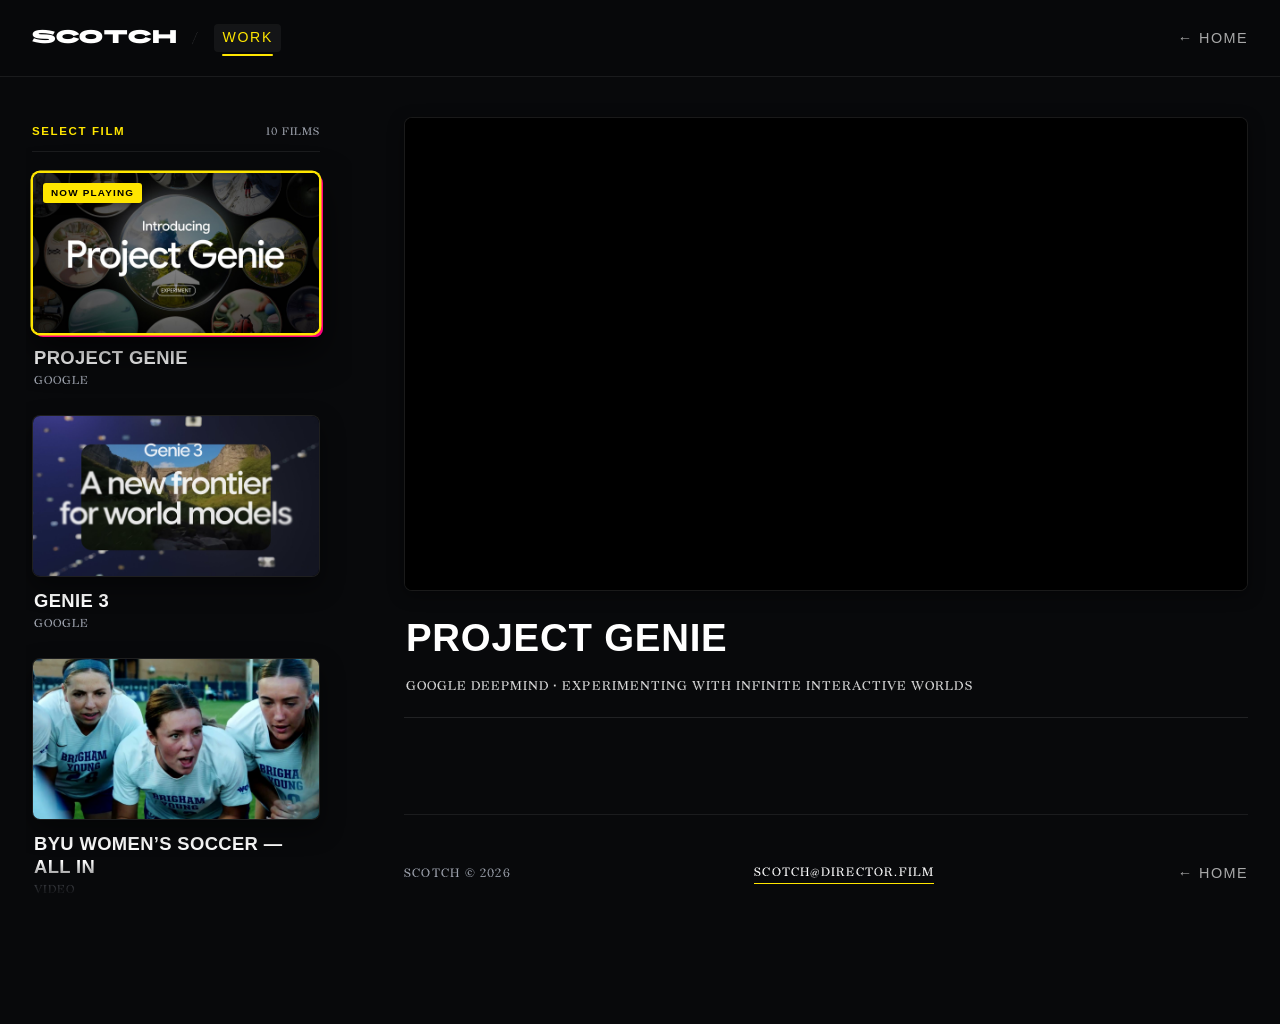
==== work.html @ 188a24a0 "Initial site: homepage layers + work page" ====
<!DOCTYPE html>
<html lang="en">
<head>
  <meta charset="UTF-8">
  <meta name="viewport" content="width=device-width, initial-scale=1.0">
  <meta name="description" content="SCOTCH — Selected Directing & Cinematography. Commercial & Narrative.">
  <title>SCOTCH — Work</title>

  <!-- Typography: Google Fonts (IM Fell DW Pica SC & Jersey 25) -->
  <link rel="preconnect" href="https://fonts.googleapis.com">
  <link rel="preconnect" href="https://fonts.gstatic.com" crossorigin>
  <link href="https://fonts.googleapis.com/css2?family=IM+Fell+DW+Pica+SC&family=Jersey+25&display=swap" rel="stylesheet">

  <!-- Core Stylesheets -->
  <link rel="stylesheet" href="css/base.css?v=1793655210">
  <link rel="stylesheet" href="css/work.css?v=1793653853">
</head>
<body class="work-page">

  <!-- =========================================================================
       MINIMAL HEADER
       ========================================================================= -->
  <header class="work-header">
    <div class="work-header-inner">
      <div class="work-header-left">
        <a href="index.html" class="work-header-logo">SCOTCH</a>
        <span class="work-header-divider">/</span>
        <nav class="work-header-tabs" aria-label="Portfolio sections">
          <a href="work.html" class="work-nav-link is-active" aria-current="page">WORK</a>
          <a href="photography.html" class="work-nav-link" hidden>PHOTOGRAPHY</a>
          <a href="experiments.html" class="work-nav-link" hidden>EXPERIMENTS</a>
        </nav>
      </div>

      <div class="work-header-right">
        <a href="index.html" class="work-back-link">&larr; Home</a>
      </div>
    </div>
  </header>

  <!-- =========================================================================
       MAIN EDITORIAL LAYOUT (Left Sidebar + Program Monitor & Story)
       ========================================================================= -->
  <main class="work-editorial-layout">

    <!-- LEFT SIDEBAR: Film Thumbnails -->
    <aside class="work-sidebar" aria-label="Select Film">
      <div class="sidebar-header">
        <span class="sidebar-title">Select Film</span>
        <span class="sidebar-count">10 Films</span>
      </div>

      <nav class="sidebar-nav" aria-label="Film Selection">
        <button 
          type="button" 
          class="thumb-item is-active" 
          data-film-key="project-genie"
          data-video-src="" 
          data-youtube-id="YxkGdX4WIBE"
          data-poster="assets/media/project-genie-poster.jpg"
          data-title="Project Genie"
          data-subtitle="Google DeepMind • Experimenting with infinite interactive worlds"
        >
          <div class="thumb-window">
            <img src="assets/media/project-genie-poster.jpg" alt="Project Genie" loading="eager">
            <span class="thumb-badge">Now Playing</span>
          </div>
          <div class="thumb-text">
            <h2 class="thumb-title">Project Genie</h2>
            <span class="thumb-category">Google</span>
          </div>
        </button>

        <button 
          type="button" 
          class="thumb-item" 
          data-film-key="genie-3"
          data-video-src="" 
          data-youtube-id="PDKhUknuQDg"
          data-poster="assets/media/genie-3-poster.jpg"
          data-title="Genie 3"
          data-subtitle="Google DeepMind • Creating dynamic worlds that you can navigate in real-time"
        >
          <div class="thumb-window">
            <img src="assets/media/genie-3-poster.jpg" alt="Genie 3" loading="lazy">
            <span class="thumb-badge">Now Playing</span>
          </div>
          <div class="thumb-text">
            <h2 class="thumb-title">Genie 3</h2>
            <span class="thumb-category">Google</span>
          </div>
        </button>

        <button 
          type="button" 
          class="thumb-item" 
          data-film-key="byu-soccer"
          data-video-src="" 
          data-youtube-id="L_AOF2yxgm8"
          data-poster="assets/media/byu-soccer-poster.jpg"
          data-title="BYU Women&rsquo;s Soccer &mdash; All In"
          data-subtitle="Video • Directed by Scotch"
        >
          <div class="thumb-window">
            <img src="assets/media/byu-soccer-poster.jpg" alt="BYU Women’s Soccer — All In" loading="lazy">
            <span class="thumb-badge">Now Playing</span>
          </div>
          <div class="thumb-text">
            <h2 class="thumb-title">BYU Women’s Soccer — All In</h2>
            <span class="thumb-category">Video</span>
          </div>
        </button>

        <button 
          type="button" 
          class="thumb-item" 
          data-film-key="loophole"
          data-video-src="" 
          data-youtube-id="x5PmH8hbUHI"
          data-poster="assets/media/loophole-poster.jpg"
          data-title="Loophole"
          data-subtitle="Event Recap • Directed by Scotch"
        >
          <div class="thumb-window">
            <img src="assets/media/loophole-poster.jpg" alt="Loophole" loading="lazy">
            <span class="thumb-badge">Now Playing</span>
          </div>
          <div class="thumb-text">
            <h2 class="thumb-title">Loophole</h2>
            <span class="thumb-category">Event Recap</span>
          </div>
        </button>

        <button 
          type="button" 
          class="thumb-item" 
          data-film-key="dickies"
          data-video-src="" 
          data-youtube-id="dGp4-USkDEE,Lg4U0ETv67o,WdW2qYkhXPw"
          data-poster="assets/media/dickies-poster.jpg"
          data-title="Dickies &mdash; Anywear"
          data-subtitle="Spec Campaign • 3 Spots • Directed by Scotch"
        >
          <div class="thumb-window">
            <img src="assets/media/dickies-poster.jpg" alt="Dickies — Anywear" loading="lazy">
            <span class="thumb-badge">Now Playing</span>
          </div>
          <div class="thumb-text">
            <h2 class="thumb-title">Dickies — Anywear</h2>
            <span class="thumb-category">Spec Campaign</span>
          </div>
        </button>

        <button 
          type="button" 
          class="thumb-item" 
          data-film-key="ibis"
          data-video-src="" 
          data-youtube-id="7VG5lqfpIls"
          data-poster="assets/media/ibis-poster.jpg"
          data-title="Ibis &mdash; Strength in Motion"
          data-subtitle="Spec Ad • Directed by Scotch"
        >
          <div class="thumb-window">
            <img src="assets/media/ibis-poster.jpg" alt="Ibis — Strength in Motion" loading="lazy">
            <span class="thumb-badge">Now Playing</span>
          </div>
          <div class="thumb-text">
            <h2 class="thumb-title">Ibis — Strength in Motion</h2>
            <span class="thumb-category">Spec Ad</span>
          </div>
        </button>

        <button 
          type="button" 
          class="thumb-item" 
          data-film-key="tillamook"
          data-video-src="assets/media/tillamook.mp4" 
          data-poster="assets/media/tillamook-poster.jpg"
          data-title="Tillamook &mdash; All In"
          data-subtitle="Spec Ad • Directed by Scotch"
        >
          <div class="thumb-window">
            <img src="assets/media/tillamook-poster.jpg" alt="Tillamook — All In" loading="lazy">
            <span class="thumb-badge">Now Playing</span>
          </div>
          <div class="thumb-text">
            <h2 class="thumb-title">Tillamook — All In</h2>
            <span class="thumb-category">Spec Ad</span>
          </div>
        </button>

        <button 
          type="button" 
          class="thumb-item" 
          data-film-key="harrys"
          data-video-src="" 
          data-youtube-id="ra0lvRtk0DM"
          data-poster="assets/media/harrys-poster.jpg"
          data-title="Harry&rsquo;s"
          data-subtitle="Spec Ad • Directed by Scotch"
        >
          <div class="thumb-window">
            <img src="assets/media/harrys-poster.jpg" alt="Harry’s" loading="lazy">
            <span class="thumb-badge">Now Playing</span>
          </div>
          <div class="thumb-text">
            <h2 class="thumb-title">Harry’s</h2>
            <span class="thumb-category">Spec Ad</span>
          </div>
        </button>

        <button 
          type="button" 
          class="thumb-item" 
          data-film-key="pentax"
          data-video-src="assets/media/pentax.mp4" 
          data-poster="assets/media/pentax-poster.jpg"
          data-title="Pentax &mdash; Precision &amp; Soul"
          data-subtitle="Spec Ad • Directed & Photographed by Scotch"
        >
          <div class="thumb-window">
            <img src="assets/media/pentax-poster.jpg" alt="Pentax — Precision & Soul" loading="lazy">
            <span class="thumb-badge">Now Playing</span>
          </div>
          <div class="thumb-text">
            <h2 class="thumb-title">Pentax — Precision & Soul</h2>
            <span class="thumb-category">Spec Ad</span>
          </div>
        </button>

        <button 
          type="button" 
          class="thumb-item" 
          data-film-key="north-face"
          data-video-src="assets/media/north-face.mp4" 
          data-poster="assets/media/north-face-poster.jpg"
          data-title="The North Face &mdash; Mothers"
          data-subtitle="Spec Ad • Directed & Photographed by Scotch"
        >
          <div class="thumb-window">
            <img src="assets/media/north-face-poster.jpg" alt="The North Face — Mothers" loading="lazy">
            <span class="thumb-badge">Now Playing</span>
          </div>
          <div class="thumb-text">
            <h2 class="thumb-title">The North Face — Mothers</h2>
            <span class="thumb-category">Spec Ad</span>
          </div>
        </button>
      </nav>
    </aside>

    <!-- RIGHT MAIN: Program Monitor + Editorial Write-up & BTS Pictures -->
    <article class="editorial-main">

      <!-- Program Monitor Player -->
      <section class="player-container" aria-label="Film Player">
        <div class="player-screen is-paused" id="player-screen">
          <video 
            id="work-video" 
            controls 
            playsinline 
            preload="none" 
            poster="assets/media/north-face-poster.jpg"
            src="assets/media/north-face.mp4"
          >
          </video>

          <!-- YouTube embed (used when a film has data-youtube-id) -->
          <iframe
            class="player-youtube"
            id="work-youtube"
            title="Film Player"
            allow="accelerometer; autoplay; clipboard-write; encrypted-media; gyroscope; picture-in-picture; web-share"
            referrerpolicy="strict-origin-when-cross-origin"
            allowfullscreen
          ></iframe>

          <!-- Interactive Video Title Pause Pop-up -->
          <div class="video-pause-overlay" id="video-pause-overlay" role="button" aria-label="Resume Video" tabindex="0">
            <div class="pause-overlay-backdrop"></div>
            <div class="pause-overlay-content">
              <h2 class="pause-video-title" id="pause-video-title">The North Face &mdash; Mothers</h2>
            </div>
          </div>
        </div>

        <!-- Spot switcher (shown only for multi-video campaigns) -->
        <div class="player-spots" id="player-spots" role="tablist" aria-label="Campaign spots" hidden></div>

        <div class="player-meta">
          <h1 class="player-title" id="player-title">The North Face &mdash; Mothers</h1>
          <p class="player-subtitle" id="player-subtitle">Commercial &bull; Directed &amp; Photographed by Scotch</p>
        </div>
      </section>

      <!-- Project Editorial Write-Up (NYT / Blog Style with Text Wrapped Around Images) -->
      <article class="nyt-article" id="editorial-article" aria-label="Project Production Story">

        <!-- Prose with Floated Images (Text wraps fluidly) -->
        <div class="nyt-prose" id="article-prose"><!-- filled by js/work.js -->
        </div>

      </article>

      <!-- Minimal Footer -->
      <footer class="work-simple-footer">
        <span>SCOTCH &copy; 2026</span>
        <a href="mailto:scotch@director.film" class="work-simple-email">scotch@director.film</a>
        <a href="index.html" class="work-back-link">&larr; Home</a>
      </footer>

    </article>

  </main>

  <!-- Lightbox Modal for BTS Photography -->
  <div id="bts-lightbox" class="bts-lightbox" aria-hidden="true" role="dialog" aria-label="Image Preview">
    <div class="bts-lightbox-backdrop"></div>
    <div class="bts-lightbox-dialog">
      <button type="button" class="bts-lightbox-close" id="bts-lightbox-close" aria-label="Close Preview">&times;</button>
      <img id="bts-lightbox-img" src="" alt="BTS Full Preview">
      <p id="bts-lightbox-caption" class="bts-lightbox-caption"></p>
    </div>
  </div>

  <script src="js/work.js?v=1793653677"></script>
</body>
</html>
---- css/base.css ----
/* ==========================================================================
   STRATA — Base Design System & Core Tokens
   ========================================================================== */

@font-face {
  font-family: 'BBH Bartle';
  src: url('../assets/fonts/BBHBartle-Regular.ttf') format('truetype');
  font-weight: 400;
  font-style: normal;
  font-display: swap;
}

/* Titles: Helvetica from the visitor's device (no font files shipped — Helvetica is a
   commercial font). Apple devices have Helvetica / Helvetica Neue; Windows/Android fall back to Arial. */

/* Body copy: Redaction 35 (OFL) */
@font-face {
  font-family: 'Redaction 35';
  src: url('../assets/fonts/Redaction35/Redaction35-Regular.ttf') format('truetype');
  font-weight: 400;
  font-style: normal;
  font-display: swap;
}

@font-face {
  font-family: 'Redaction 35';
  src: url('../assets/fonts/Redaction35/Redaction35-Italic.ttf') format('truetype');
  font-weight: 400;
  font-style: italic;
  font-display: swap;
}

@font-face {
  font-family: 'Redaction 35';
  src: url('../assets/fonts/Redaction35/Redaction35-Bold.ttf') format('truetype');
  font-weight: 700;
  font-style: normal;
  font-display: swap;
}

:root {
  /* Color Palette */
  --bg-deep: #08090b;
  --bg-surface: #101216;
  --bg-surface-glass: rgba(16, 18, 22, 0.65);
  --bg-surface-elevated: rgba(26, 29, 36, 0.75);
  
  --text-primary: #f5f5f7;
  --text-secondary: #9ea3ae;
  --text-tertiary: #656b78;
  /* Overarching Vibrant Chromatic Accent System (Matches Signature Drop Shadows) */
  --accent-vibrant-1: #ffe600; /* Electric Yellow */
  --accent-vibrant-2: #ff007f; /* Neon Rose */
  --text-accent: #ffe600;
  --text-accent-secondary: #ff007f;
  --text-accent-bright: #ffffff;

  --border-subtle: rgba(255, 255, 255, 0.08);
  --border-prominent: rgba(255, 255, 255, 0.16);
  --border-accent: rgba(255, 230, 0, 0.45);

  --scrim-heavy: linear-gradient(180deg, rgba(8, 9, 11, 0.7) 0%, rgba(8, 9, 11, 0.4) 40%, rgba(8, 9, 11, 0.85) 100%);
  --scrim-radial: radial-gradient(circle at 50% 50%, rgba(8, 9, 11, 0.2) 0%, rgba(8, 9, 11, 0.85) 100%);
  --scrim-vignette: radial-gradient(ellipse at center, transparent 30%, rgba(8, 9, 11, 0.75) 100%);

  /* Typography System */
  --font-main: 'Redaction 35', 'Helvetica Neue', Helvetica, Arial, -apple-system, BlinkMacSystemFont, "Segoe UI", Roboto, sans-serif;
  --font-title: 'Helvetica Neue', Helvetica, Arial, sans-serif;
  --font-serif: var(--font-title);
  --font-tech: 'Jersey 25', monospace, sans-serif;
  --font-mono: var(--font-tech);
  --font-sans: var(--font-main);

  /* Typography Size Controls */
  --title-font-min: 1.74rem;
  --title-font-vw: 3.95vw;
  --title-font-size: 3.6rem;
  --base-font-size: 16px;

  /* Spacing Scale */
  --space-2xs: 4px;
  --space-xs: 8px;
  --space-sm: 16px;
  --space-md: 24px;
  --space-lg: 32px;
  --space-xl: 48px;
  --space-2xl: 64px;
  --space-3xl: 96px;
  --space-4xl: 128px;

  /* Animation & Transitions */
  --ease-out-expo: cubic-bezier(0.16, 1, 0.3, 1);
  --ease-in-out-smooth: cubic-bezier(0.65, 0, 0.35, 1);
  --duration-fast: 220ms;
  --duration-medium: 450ms;
  --duration-slow: 850ms;

  /* Layer Z-Indexes */
  --z-bg: 1;
  --z-canvas: 2;
  --z-mid: 5;
  --z-fg: 10;
  --z-hud: 100;
  --z-cursor: 999;
}

/* --------------------------------------------------------------------------
   Overarching Theme: Vibrant Chromatic Spectrum Cycle (16s Continuous Loop)
   Matches the signature electric drop shadows of the typography
   -------------------------------------------------------------------------- */
@keyframes vibrantColorShift {
  0% { color: #ffe600; }
  16.6% { color: #00ff66; }
  33.3% { color: #00f0ff; }
  50% { color: #b4ff00; }
  66.6% { color: #ff00aa; }
  83.3% { color: #00ffcc; }
  100% { color: #ffe600; }
}

@keyframes vibrantBgShift {
  0% { background-color: #ffe600; color: #000000; }
  16.6% { background-color: #00ff66; color: #000000; }
  33.3% { background-color: #00f0ff; color: #000000; }
  50% { background-color: #b4ff00; color: #000000; }
  66.6% { background-color: #ff00aa; color: #ffffff; }
  83.3% { background-color: #00ffcc; color: #000000; }
  100% { background-color: #ffe600; color: #000000; }
}

@keyframes vibrantBorderShift {
  0% { border-color: #ffe600; }
  16.6% { border-color: #00ff66; }
  33.3% { border-color: #00f0ff; }
  50% { border-color: #b4ff00; }
  66.6% { border-color: #ff00aa; }
  83.3% { border-color: #00ffcc; }
  100% { border-color: #ffe600; }
}

@keyframes vibrantBorderLeftShift {
  0% { border-left-color: #ffe600; }
  16.6% { border-left-color: #00ff66; }
  33.3% { border-left-color: #00f0ff; }
  50% { border-left-color: #b4ff00; }
  66.6% { border-left-color: #ff00aa; }
  83.3% { border-left-color: #00ffcc; }
  100% { border-left-color: #ffe600; }
}

@keyframes vibrantActiveGlow {
  0% {
    border-color: #ffe600;
    box-shadow: 0 0 0 1.5px #ffe600, 3px 3px 0 #ff007f, 0 16px 36px rgba(0, 0, 0, 0.7);
  }
  16.6% {
    border-color: #00ff66;
    box-shadow: 0 0 0 1.5px #00ff66, 3px 3px 0 #7928ca, 0 16px 36px rgba(0, 0, 0, 0.7);
  }
  33.3% {
    border-color: #00f0ff;
    box-shadow: 0 0 0 1.5px #00f0ff, 3px 3px 0 #ff5500, 0 16px 36px rgba(0, 0, 0, 0.7);
  }
  50% {
    border-color: #b4ff00;
    box-shadow: 0 0 0 1.5px #b4ff00, 3px 3px 0 #9d00ff, 0 16px 36px rgba(0, 0, 0, 0.7);
  }
  66.6% {
    border-color: #ff00aa;
    box-shadow: 0 0 0 1.5px #ff00aa, 3px 3px 0 #ffaa00, 0 16px 36px rgba(0, 0, 0, 0.7);
  }
  83.3% {
    border-color: #00ffcc;
    box-shadow: 0 0 0 1.5px #00ffcc, 3px 3px 0 #ff2a5f, 0 16px 36px rgba(0, 0, 0, 0.7);
  }
  100% {
    border-color: #ffe600;
    box-shadow: 0 0 0 1.5px #ffe600, 3px 3px 0 #ff007f, 0 16px 36px rgba(0, 0, 0, 0.7);
  }
}

@keyframes vibrantDropCapShift {
  0% {
    color: #ffe600;
    text-shadow: 2px 2px 0 #ff007f;
  }
  16.6% {
    color: #00ff66;
    text-shadow: 2px 2px 0 #7928ca;
  }
  33.3% {
    color: #00f0ff;
    text-shadow: 2px 2px 0 #ff5500;
  }
  50% {
    color: #b4ff00;
    text-shadow: 2px 2px 0 #9d00ff;
  }
  66.6% {
    color: #ff00aa;
    text-shadow: 2px 2px 0 #ffaa00;
  }
  83.3% {
    color: #00ffcc;
    text-shadow: 2px 2px 0 #ff2a5f;
  }
  100% {
    color: #ffe600;
    text-shadow: 2px 2px 0 #ff007f;
  }
}

@keyframes scrollGlow {
  0% { background-position: 0% 50%; }
  100% { background-position: 200% 50%; }
}

/* Anything marked hidden stays hidden, even if a component sets display */
[hidden] {
  display: none !important;
}

/* Base Reset & Box Sizing */
*, *::before, *::after {
  box-sizing: border-box;
  margin: 0;
  padding: 0;
}

html {
  font-size: var(--base-font-size, 16px);
  background-color: var(--bg-deep);
  color: var(--text-primary);
  font-family: var(--font-sans);
  text-rendering: optimizeLegibility;
  -webkit-font-smoothing: antialiased;
  -moz-osx-font-smoothing: grayscale;
  scroll-behavior: smooth;
  overflow-x: clip;
  max-width: 100vw;
}

body {
  width: 100%;
  max-width: 100vw;
  min-height: 100vh;
  background-color: var(--bg-deep);
  color: var(--text-primary);
  line-height: 1.6;
  overflow-x: clip;
  position: relative;
  transition: background-color var(--duration-medium) ease;
}

/* Custom Selection */
::selection {
  background-color: var(--text-accent);
  color: var(--bg-deep);
}

/* Links */
a {
  color: inherit;
  text-decoration: none;
  transition: color var(--duration-fast) ease, opacity var(--duration-fast) ease;
}

/* Button Reset */
button {
  background: none;
  border: none;
  font: inherit;
  color: inherit;
  cursor: pointer;
  outline: none;
}

button:focus-visible, a:focus-visible {
  outline: 2px solid var(--text-accent);
  outline-offset: 4px;
}

/* Media Elements */
img, video {
  display: block;
  max-width: 100%;
  height: auto;
  user-select: none;
}

/* Typography Hierarchy */
h1, h2, h3, h4, h5, h6 {
  font-family: var(--font-title);
  font-weight: 400;
  line-height: 1.1;
  letter-spacing: 0.02em;
  text-transform: uppercase;
}

/* Ensure all elements rendered in IM Fell DW Pica SC are uniform full-height capitals (not sentence case) */
.font-title,
.heading-serif,
.photo-headline,
.experiments-headline,
.pause-video-title,
.player-title,
.thumb-title {
  text-transform: uppercase;
}

.text-editorial {
  font-family: var(--font-serif);
  font-style: italic;
  font-weight: 400;
}

.text-mono {
  font-family: var(--font-mono);
  font-size: 0.75rem;
  letter-spacing: 0.08em;
  text-transform: uppercase;
  color: var(--text-tertiary);
}

.text-accent {
  color: var(--text-accent);
  animation: vibrantColorShift 16s linear infinite;
}

/* Custom Scrollbar */
::-webkit-scrollbar {
  width: 5px;
}
::-webkit-scrollbar-track {
  background: var(--bg-deep);
}
::-webkit-scrollbar-thumb {
  background: rgba(255, 255, 255, 0.15);
  border-radius: 4px;
}
::-webkit-scrollbar-thumb:hover {
  background: var(--text-accent);
}
---- css/work.css ----
/* ==========================================================================
   STRATA — Bespoke Stripped-Down Work Page
   Pure Cinematic Minimalism: Video & Typography
   ========================================================================== */

body.work-page {
  background-color: #08090b;
  color: #f5f5f7;
  font-family: var(--font-main);
  margin: 0;
  padding: 0;
  overflow-x: hidden;
  line-height: 1.4;
  -webkit-font-smoothing: antialiased;
}

/* --------------------------------------------------------------------------
   Minimal Top Header
   -------------------------------------------------------------------------- */
.work-header {
  position: sticky;
  top: 0;
  left: 0;
  width: 100%;
  z-index: 50;
  background: rgba(8, 9, 11, 0.9);
  backdrop-filter: blur(16px);
  -webkit-backdrop-filter: blur(16px);
  border-bottom: 1px solid rgba(255, 255, 255, 0.08);
}

.work-header-inner {
  max-width: 1540px;
  margin: 0 auto;
  padding: 24px 32px;
  display: flex;
  justify-content: space-between;
  align-items: center;
}

.work-header-left {
  display: flex;
  align-items: center;
  gap: 16px;
}

.work-header-logo {
  font-family: 'BBH Bartle', var(--font-title);
  font-size: 1.15rem;
  font-weight: 400;
  letter-spacing: 0.04em;
  color: #ffffff;
  text-decoration: none;
  text-transform: uppercase;
}

.work-header-divider {
  color: rgba(255, 255, 255, 0.2);
  font-size: 0.8rem;
}

.work-header-tabs {
  display: flex;
  align-items: center;
  gap: 12px;
}

.work-nav-link {
  font-family: var(--font-title);
  font-size: 0.88rem;
  letter-spacing: 0.12em;
  color: rgba(255, 255, 255, 0.55);
  text-transform: uppercase;
  font-weight: 400;
  text-decoration: none;
  padding: 4px 8px;
  border-radius: 4px;
  transition: color 0.2s ease, background 0.2s ease;
  position: relative;
}

.work-nav-link:hover {
  color: #ffffff;
}

.work-nav-link.is-active {
  color: var(--text-accent);
  animation: vibrantColorShift 16s linear infinite;
  background: rgba(255, 255, 255, 0.05);
}

.work-nav-link.is-active::after {
  content: '';
  position: absolute;
  bottom: -4px;
  left: 8px;
  right: 8px;
  height: 2px;
  background: var(--text-accent);
  animation: vibrantBgShift 16s linear infinite;
  border-radius: 1px;
}

.work-header-label {
  font-size: 0.72rem;
  letter-spacing: 0.14em;
  color: var(--text-accent);
  text-transform: uppercase;
  font-weight: 600;
  animation: vibrantColorShift 16s linear infinite;
}

.work-header-right {
  display: flex;
  align-items: center;
  gap: 24px;
}

.work-back-link {
  font-family: var(--font-title);
  font-size: 0.9rem;
  letter-spacing: 0.1em;
  color: rgba(255, 255, 255, 0.65);
  text-decoration: none;
  text-transform: uppercase;
  font-weight: 400;
  transition: color 0.2s ease;
}

.work-back-link:hover {
  color: var(--text-accent);
  animation: vibrantColorShift 16s linear infinite;
}

/* --------------------------------------------------------------------------
   Editorial Layout: Left Sidebar + Right Editorial Column
   -------------------------------------------------------------------------- */
.work-editorial-layout {
  max-width: 1540px;
  margin: 0 auto;
  padding: 40px 32px 120px;
  display: grid;
  grid-template-columns: 320px minmax(0, 1fr);
  gap: 52px;
  align-items: start;
}

/* --------------------------------------------------------------------------
   Left Sidebar: Film Selection
   -------------------------------------------------------------------------- */
.work-sidebar {
  position: sticky;
  top: 96px;
  align-self: start;
  display: flex;
  flex-direction: column;
  gap: 20px;
  max-height: calc(100vh - 120px);
  overflow-y: auto;
  overscroll-behavior: contain;
  /* Breathing room: keeps the active ring / offset shadow / hover lift from being clipped,
     and separates the thumbnails from the scrollbar */
  padding: 6px 22px 32px 6px;
  margin-left: -6px;
  scrollbar-gutter: stable;
  scrollbar-width: thin;
  scrollbar-color: transparent transparent;
  transition: scrollbar-color 0.3s ease;
  /* Soft fade at the bottom edge hints that the list scrolls */
  -webkit-mask-image: linear-gradient(to bottom, #000 0, #000 calc(100% - 36px), transparent 100%);
          mask-image: linear-gradient(to bottom, #000 0, #000 calc(100% - 36px), transparent 100%);
}

/* Scrollbar only shows while hovering the sidebar */
.work-sidebar:hover {
  scrollbar-color: rgba(255, 255, 255, 0.22) transparent;
}

.work-sidebar::-webkit-scrollbar {
  width: 6px;
}

.work-sidebar::-webkit-scrollbar-track {
  background: transparent;
  margin: 8px 0 32px;
}

.work-sidebar::-webkit-scrollbar-thumb {
  background: transparent;
  border-radius: 999px;
}

.work-sidebar:hover::-webkit-scrollbar-thumb {
  background: rgba(255, 255, 255, 0.22);
}

.work-sidebar::-webkit-scrollbar-thumb:hover {
  background: rgba(255, 255, 255, 0.4);
}

.sidebar-header {
  display: flex;
  justify-content: space-between;
  align-items: baseline;
  padding-bottom: 12px;
  border-bottom: 1px solid rgba(255, 255, 255, 0.08);
}

.sidebar-title {
  font-family: var(--font-title);
  font-size: 0.72rem;
  font-weight: 600;
  letter-spacing: 0.14em;
  text-transform: uppercase;
  color: var(--text-accent);
  animation: vibrantColorShift 16s linear infinite;
}

.sidebar-count {
  font-size: 0.68rem;
  letter-spacing: 0.08em;
  color: var(--text-secondary);
  text-transform: uppercase;
}

.sidebar-nav {
  display: flex;
  flex-direction: column;
  gap: 26px;
}

/* Individual Film Thumbnail Card */
.thumb-item {
  display: flex;
  flex-direction: column;
  gap: 12px;
  background: transparent;
  border: none;
  padding: 0;
  cursor: pointer;
  text-align: left;
  font-family: var(--font-main);
  color: #ffffff;
  transition: transform 0.25s ease;
  opacity: 1;
}

.thumb-item:hover {
  opacity: 1;
}

.thumb-item.is-active {
  opacity: 1;
}

.thumb-window {
  position: relative;
  width: 100%;
  aspect-ratio: 16 / 9;
  background: #000000;
  border-radius: 8px;
  overflow: hidden;
  border: 1px solid rgba(255, 255, 255, 0.12);
  box-shadow: 0 10px 24px rgba(0, 0, 0, 0.45);
  transition: transform 0.25s var(--ease-out-expo), border-color 0.25s ease, box-shadow 0.25s ease;
}

.thumb-window img {
  width: 100%;
  height: 100%;
  object-fit: cover;
  display: block;
  transition: transform 0.4s ease;
}

.thumb-item:hover .thumb-window {
  transform: translateY(-3px);
  border-color: rgba(255, 255, 255, 0.35);
  box-shadow: 0 14px 32px rgba(0, 0, 0, 0.6);
}

.thumb-item:hover .thumb-window img {
  transform: scale(1.03);
}

.thumb-item.is-active .thumb-window {
  border-color: var(--text-accent);
  box-shadow: 0 0 0 1.5px var(--text-accent), 3px 3px 0 var(--text-accent-secondary), 0 16px 36px rgba(0, 0, 0, 0.7);
  animation: vibrantActiveGlow 16s linear infinite;
}

.thumb-badge {
  font-family: var(--font-title);
  position: absolute;
  top: 10px;
  left: 10px;
  font-size: 0.62rem;
  letter-spacing: 0.12em;
  padding: 3px 8px;
  background: var(--text-accent);
  color: #000000;
  font-weight: 700;
  text-transform: uppercase;
  border-radius: 3px;
  display: none;
  z-index: 2;
  box-shadow: 0 2px 8px rgba(0, 0, 0, 0.4);
  animation: vibrantBgShift 16s linear infinite;
}

.thumb-item.is-active .thumb-badge {
  display: block;
}

.thumb-text {
  display: flex;
  flex-direction: column;
  gap: 4px;
  padding: 0 2px;
}

.thumb-title {
  font-family: var(--font-title);
  font-size: 1.15rem;
  font-weight: 700;
  letter-spacing: 0.02em;
  text-transform: uppercase;
  color: #ffffff;
  margin: 0;
  line-height: 1.25;
}

.thumb-category {
  font-size: 0.72rem;
  letter-spacing: 0.08em;
  text-transform: uppercase;
  color: var(--text-secondary);
}

/* --------------------------------------------------------------------------
   Right Column: Master Program Monitor & Editorial Story
   -------------------------------------------------------------------------- */
.editorial-main {
  display: flex;
  flex-direction: column;
  gap: 48px;
  min-width: 0;
}

/* Master Video Player */
.player-container {
  width: 100%;
  display: flex;
  flex-direction: column;
  gap: 24px;
}

.player-screen {
  position: relative;
  width: 100%;
  aspect-ratio: 16 / 9;
  background: #000000;
  border-radius: 8px;
  overflow: hidden;
  box-shadow: 0 4px 16px rgba(0, 0, 0, 0.4);
  border: 1px solid rgba(255, 255, 255, 0.1);
  cursor: pointer;
}

.player-screen video {
  width: 100%;
  height: 100%;
  object-fit: cover;
  display: block;
  background: #000000;
  cursor: pointer;
}

/* YouTube embed mode: iframe replaces the native video + pause overlay */
.player-youtube {
  position: absolute;
  inset: 0;
  width: 100%;
  height: 100%;
  border: 0;
  display: none;
  background: #000000;
}

.player-screen.is-youtube .player-youtube { display: block; }
.player-screen.is-youtube video,
.player-screen.is-youtube .video-pause-overlay { display: none !important; }

/* Pause Overlay: Instant Title Appearance, Frozen Frame (No Blur, No Darken, No Fade) */
.video-pause-overlay {
  position: absolute;
  top: 0;
  left: 0;
  right: 0;
  bottom: 48px;
  z-index: 25;
  display: none;
  align-items: center;
  justify-content: center;
  background: transparent;
  cursor: pointer;
  pointer-events: none;
  transition: none !important;
  animation: none !important;
}

.player-screen.is-paused .video-pause-overlay,
.video-pause-overlay.is-paused {
  display: flex;
  pointer-events: auto;
}

.pause-overlay-backdrop {
  display: none !important;
  background: transparent !important;
  backdrop-filter: none !important;
  -webkit-backdrop-filter: none !important;
}

.pause-overlay-content {
  position: relative;
  z-index: 2;
  display: flex;
  flex-direction: column;
  align-items: center;
  justify-content: center;
  text-align: center;
  padding: 24px;
  max-width: 85%;
  user-select: none;
  transform: none !important;
  transition: none !important;
  animation: none !important;
}

.pause-video-title {
  font-family: var(--font-title);
  font-size: clamp(1.8rem, 4vw, 3.2rem);
  font-weight: 700;
  letter-spacing: 0.02em;
  line-height: 1.15;
  color: #ffffff;
  margin: 0;
  transform: none !important;
  transition: none !important;
  animation: none !important;
  text-shadow: 
    0 2px 4px rgba(0, 0, 0, 0.95),
    0 4px 16px rgba(0, 0, 0, 0.95),
    0 8px 32px rgba(0, 0, 0, 0.9);
}

/* Campaign spot switcher (multi-video listings) */
.player-spots {
  display: flex;
  gap: 12px;
  margin: 14px 0 18px;
  overflow-x: auto;
  padding: 4px 4px 6px;
  scrollbar-width: thin;
  scrollbar-color: rgba(255, 255, 255, 0.2) transparent;
}

.player-spots[hidden] { display: none; }

.spot-btn {
  flex: 0 0 auto;
  width: 168px;
  display: flex;
  flex-direction: column;
  gap: 7px;
  padding: 0;
  background: transparent;
  border: none;
  cursor: pointer;
  text-align: left;
  color: rgba(255, 255, 255, 0.6);
  font-family: var(--font-title);
  font-size: 0.68rem;
  letter-spacing: 0.12em;
  text-transform: uppercase;
  transition: color 0.2s ease;
}

.spot-thumb {
  width: 100%;
  aspect-ratio: 16 / 9;
  object-fit: cover;
  border-radius: 6px;
  border: 1px solid rgba(255, 255, 255, 0.12);
  background: #000;
  transition: transform 0.2s ease, border-color 0.2s ease, box-shadow 0.2s ease;
}

.spot-btn:hover { color: #fff; }
.spot-btn:hover .spot-thumb { transform: translateY(-2px); border-color: rgba(255, 255, 255, 0.35); }

.spot-btn.is-active { color: var(--text-accent); }
.spot-btn.is-active .spot-thumb {
  border-color: var(--text-accent);
  box-shadow: 0 0 0 1.5px var(--text-accent), 3px 3px 0 var(--text-accent-secondary);
}

@media (max-width: 600px) {
  .spot-btn { width: 132px; }
}

.player-meta {
  position: relative;
  z-index: 10;
  display: flex;
  justify-content: space-between;
  align-items: baseline;
  padding: 0 2px;
  gap: 16px;
  flex-wrap: wrap;
  border-bottom: 1px solid rgba(255, 255, 255, 0.1);
  padding-bottom: 22px;
  background: transparent;
}

.player-title {
  position: relative;
  z-index: 10;
  font-family: var(--font-title);
  font-size: clamp(1.8rem, 3vw, 2.8rem);
  font-weight: 700;
  letter-spacing: 0.02em;
  text-transform: uppercase;
  color: #ffffff;
  margin: 0;
  line-height: 1.2;
  text-shadow: none;
  background: none;
  -webkit-text-fill-color: #ffffff;
}

.player-subtitle {
  font-size: 0.8rem;
  letter-spacing: 0.08em;
  color: rgba(255, 255, 255, 0.85);
  text-transform: uppercase;
  margin: 0;
}

/* --------------------------------------------------------------------------
   NYT / Blog Article Format (Simple Text Wrapped Around Images)
   -------------------------------------------------------------------------- */
.nyt-article {
  width: 100%;
  max-width: 100%;
  margin: 0;
  padding-top: 0;
  transition: opacity 0.25s ease;
}

/* Prose Flow */
.nyt-prose {
  font-size: 1.05rem;
  line-height: 1.85;
  color: rgba(255, 255, 255, 0.82);
  letter-spacing: -0.005em;
}

.nyt-prose p {
  margin: 0 0 24px 0;
}

.nyt-lead {
  font-size: 1.15rem;
  line-height: 1.8;
  color: #ffffff;
}

.nyt-lead::first-letter {
  font-size: 3.2em;
  float: left;
  line-height: 0.8;
  margin-right: 12px;
  margin-top: 6px;
  font-weight: 700;
  color: var(--text-accent);
  animation: vibrantDropCapShift 16s linear infinite;
}

/* Floated Figures with Text Wrap */
.nyt-figure {
  margin: 0;
  display: block;
  cursor: pointer;
  position: relative;
}

.nyt-figure--right {
  float: right;
  width: 48%;
  margin: 8px 0 24px 32px;
  clear: right;
}

.nyt-figure--left {
  float: left;
  width: 48%;
  margin: 8px 32px 24px 0;
  clear: left;
}

.nyt-figure-frame {
  width: 100%;
  aspect-ratio: 16 / 10;
  border-radius: 6px;
  overflow: hidden;
  background: #000000;
  border: 1px solid rgba(255, 255, 255, 0.12);
  box-shadow: 0 10px 28px rgba(0, 0, 0, 0.55);
  transition: transform 0.25s var(--ease-out-expo), border-color 0.25s ease, box-shadow 0.25s ease;
}

.nyt-figure-frame img {
  width: 100%;
  height: 100%;
  object-fit: cover;
  display: block;
  transition: transform 0.4s ease;
}

.nyt-figure:hover .nyt-figure-frame {
  transform: translateY(-3px);
  border-color: rgba(255, 255, 255, 0.35);
  box-shadow: 0 16px 36px rgba(0, 0, 0, 0.7);
}

.nyt-figure:hover .nyt-figure-frame img {
  transform: scale(1.03);
}

.nyt-figure figcaption {
  font-size: 0.72rem;
  line-height: 1.45;
  color: var(--text-secondary);
  margin-top: 8px;
  font-style: italic;
  padding: 0 2px;
}

/* Editorial Subheadings & Blockquotes */
.nyt-subheading {
  font-size: 1.25rem;
  font-weight: 600;
  letter-spacing: -0.015em;
  color: #ffffff;
  margin: 36px 0 16px 0;
  clear: both;
}

.nyt-pullquote {
  margin: 32px 0;
  padding: 20px 24px;
  border-left: 3px solid var(--text-accent);
  background: rgba(255, 255, 255, 0.03);
  border-radius: 0 6px 6px 0;
  font-size: 1.15rem;
  line-height: 1.6;
  font-style: italic;
  color: #ffffff;
  clear: both;
  animation: vibrantBorderLeftShift 16s linear infinite;
}

/* Clearfix for prose */
.nyt-prose::after {
  content: "";
  display: table;
  clear: both;
}

/* Article Credits Footer */
.nyt-credits-footer {
  margin-top: 48px;
  padding-top: 24px;
  border-top: 1px solid rgba(255, 255, 255, 0.1);
  clear: both;
}

.nyt-credits-label {
  font-size: 0.68rem;
  font-weight: 700;
  letter-spacing: 0.14em;
  text-transform: uppercase;
  color: var(--text-accent);
  margin-bottom: 16px;
  animation: vibrantColorShift 16s linear infinite;
}

.nyt-credits-list {
  display: grid;
  grid-template-columns: repeat(4, 1fr);
  gap: 20px;
  margin: 0;
  padding: 0;
}

.nyt-credits-list div {
  display: flex;
  flex-direction: column;
  gap: 4px;
}

.nyt-credits-list dt {
  font-size: 0.68rem;
  letter-spacing: 0.08em;
  text-transform: uppercase;
  color: var(--text-secondary);
}

.nyt-credits-list dd {
  font-size: 0.88rem;
  color: #ffffff;
  font-weight: 500;
  margin: 0;
}

/* --------------------------------------------------------------------------
   Minimal Footer
   -------------------------------------------------------------------------- */
.work-simple-footer {
  border-top: 1px solid rgba(255, 255, 255, 0.08);
  padding: 48px 0 20px;
  display: flex;
  justify-content: space-between;
  align-items: center;
  font-size: 0.76rem;
  letter-spacing: 0.1em;
  color: var(--text-secondary);
  text-transform: uppercase;
  flex-wrap: wrap;
  gap: 16px;
}

.work-simple-email {
  color: #ffffff;
  text-decoration: none;
  font-weight: 500;
  padding-bottom: 2px;
  border-bottom: 1px solid var(--text-accent);
  transition: color 0.2s ease, border-color 0.2s ease;
  animation: vibrantBorderShift 16s linear infinite;
}

.work-simple-email:hover {
  color: var(--text-accent);
  animation: vibrantColorShift 16s linear infinite, vibrantBorderShift 16s linear infinite;
}

/* --------------------------------------------------------------------------
   Lightbox Modal (BTS Photography Inspection)
   -------------------------------------------------------------------------- */
.bts-lightbox {
  position: fixed;
  inset: 0;
  z-index: 9999;
  display: flex;
  align-items: center;
  justify-content: center;
  padding: 32px;
  opacity: 0;
  pointer-events: none;
  transition: opacity 0.25s ease;
}

.bts-lightbox.is-open {
  opacity: 1;
  pointer-events: auto;
}

.bts-lightbox-backdrop {
  position: absolute;
  inset: 0;
  background: rgba(0, 0, 0, 0.9);
  backdrop-filter: blur(12px);
  -webkit-backdrop-filter: blur(12px);
}

.bts-lightbox-dialog {
  position: relative;
  max-width: 90vw;
  max-height: 90vh;
  display: flex;
  flex-direction: column;
  align-items: center;
  gap: 14px;
  z-index: 2;
}

.bts-lightbox-dialog img {
  max-width: 100%;
  max-height: 80vh;
  object-fit: contain;
  border-radius: 8px;
  border: 1px solid rgba(255, 255, 255, 0.15);
  box-shadow: 0 24px 72px rgba(0, 0, 0, 0.95);
}

.bts-lightbox-caption {
  font-size: 0.8rem;
  letter-spacing: 0.08em;
  color: var(--text-secondary);
  text-transform: uppercase;
  margin: 0;
  text-align: center;
}

.bts-lightbox-close {
  position: absolute;
  top: -46px;
  right: 0;
  background: transparent;
  border: none;
  color: #ffffff;
  font-size: 2.2rem;
  line-height: 1;
  cursor: pointer;
  padding: 4px 8px;
  opacity: 0.7;
  transition: opacity 0.2s ease, color 0.2s ease;
}

.bts-lightbox-close:hover {
  opacity: 1;
  color: var(--text-accent);
  animation: vibrantColorShift 16s linear infinite;
}

/* --------------------------------------------------------------------------
   Responsive Layout
   -------------------------------------------------------------------------- */
@media (max-width: 1100px) {
  .work-editorial-layout {
    grid-template-columns: 280px minmax(0, 1fr);
    gap: 36px;
    padding: 36px 24px 80px;
  }
}

@media (max-width: 860px) {
  .work-editorial-layout {
    grid-template-columns: 1fr;
    gap: 40px;
    padding: 28px 20px 60px;
  }
  .work-sidebar {
    position: static;
    max-height: none;
    overflow-y: visible;
    padding: 0;
    margin-left: 0;
    -webkit-mask-image: none;
            mask-image: none;
  }
  .sidebar-nav {
    display: grid;
    grid-template-columns: repeat(3, 1fr);
    gap: 16px;
  }
  .nyt-credits-list {
    grid-template-columns: repeat(2, 1fr);
  }
}

@media (max-width: 768px) {
  .nyt-figure--right,
  .nyt-figure--left {
    float: none;
    width: 100%;
    margin: 24px 0;
  }
}

@media (max-width: 640px) {
  .work-header-inner {
    padding: 12px 16px;
    gap: 8px;
    flex-wrap: wrap;
  }
  .work-header-left {
    gap: 8px;
    flex-wrap: wrap;
    align-items: center;
  }
  .work-header-tabs {
    gap: 4px;
  }
  .work-nav-link {
    font-size: 0.62rem;
    letter-spacing: 0.06em;
    padding: 2px 5px;
  }
  .work-back-link {
    font-size: 0.68rem;
    white-space: nowrap;
  }
  .sidebar-nav {
    grid-template-columns: 1fr;
    gap: 18px;
  }
  .nyt-credits-list {
    grid-template-columns: 1fr;
    gap: 14px;
  }
  .bts-lightbox {
    padding: 16px;
  }
}

/* ==========================================================================
   PAGE ENTRANCE TRANSITION: Top-to-Bottom Rapid Cascading Fade-On
   Pure stationary opacity fade — zero Y position shift
   ========================================================================== */

@keyframes cascadeFadeOn {
  0% {
    opacity: 0;
  }
  100% {
    opacity: 1;
  }
}

/* Base animation setup for cascading elements: pure stationary fade */
.work-header,
.player-screen,
.sidebar-header,
.player-meta,
.sidebar-nav > .thumb-item:nth-child(1),
.nyt-lead,
.sidebar-nav > .thumb-item:nth-child(2),
.nyt-figure--right,
.nyt-prose > p:nth-of-type(2),
.nyt-subheading,
.sidebar-nav > .thumb-item:nth-child(3),
.sidebar-nav > .thumb-item:nth-child(4),
.sidebar-nav > .thumb-item:nth-child(5),
.sidebar-nav > .thumb-item:nth-child(n+6),
.nyt-prose > p:nth-of-type(3),
.nyt-figure--left,
.nyt-prose > p:nth-of-type(4),
.nyt-pullquote,
.nyt-prose > p:nth-of-type(5),
.nyt-credits-footer,
.work-simple-footer {
  animation: cascadeFadeOn 0.45s ease-out backwards;
}

/* Staggered Delays: Top-to-bottom rapid succession (Program Monitor & Title clearly staged) */
.work-header { animation-delay: 0.00s; }
.player-screen { animation-delay: 0.08s; }
.sidebar-header { animation-delay: 0.15s; }
.player-meta { animation-delay: 0.22s; }
.sidebar-nav > .thumb-item:nth-child(1) { animation-delay: 0.29s; }
.nyt-lead { animation-delay: 0.36s; }
.sidebar-nav > .thumb-item:nth-child(2) { animation-delay: 0.42s; }
.nyt-figure--right { animation-delay: 0.48s; }
.nyt-prose > p:nth-of-type(2) { animation-delay: 0.53s; }
.nyt-subheading { animation-delay: 0.58s; }
.sidebar-nav > .thumb-item:nth-child(3) { animation-delay: 0.63s; }
.sidebar-nav > .thumb-item:nth-child(4) { animation-delay: 0.70s; }
.sidebar-nav > .thumb-item:nth-child(5) { animation-delay: 0.77s; }
.sidebar-nav > .thumb-item:nth-child(n+6) { animation-delay: 0.84s; }
.nyt-prose > p:nth-of-type(3) { animation-delay: 0.68s; }
.nyt-figure--left { animation-delay: 0.72s; }
.nyt-prose > p:nth-of-type(4) { animation-delay: 0.76s; }
.nyt-pullquote { animation-delay: 0.80s; }
.nyt-prose > p:nth-of-type(5) { animation-delay: 0.84s; }
.nyt-credits-footer { animation-delay: 0.88s; }
.work-simple-footer { animation-delay: 0.92s; }

/* Mobile Stagger Override (Matches stacked single-column flow) */
@media (max-width: 860px) {
  .work-header { animation-delay: 0.00s; }
  .sidebar-header { animation-delay: 0.06s; }
  .sidebar-nav > .thumb-item:nth-child(1) { animation-delay: 0.12s; }
  .sidebar-nav > .thumb-item:nth-child(2) { animation-delay: 0.18s; }
  .sidebar-nav > .thumb-item:nth-child(3) { animation-delay: 0.24s; }
  .sidebar-nav > .thumb-item:nth-child(4) { animation-delay: 0.27s; }
  .sidebar-nav > .thumb-item:nth-child(5) { animation-delay: 0.30s; }
  .sidebar-nav > .thumb-item:nth-child(n+6) { animation-delay: 0.33s; }
  .player-screen { animation-delay: 0.30s; }
  .player-meta { animation-delay: 0.36s; }
  .nyt-lead { animation-delay: 0.42s; }
  .nyt-figure--right { animation-delay: 0.48s; }
  .nyt-prose > p:nth-of-type(2) { animation-delay: 0.53s; }
  .nyt-subheading { animation-delay: 0.58s; }
  .nyt-prose > p:nth-of-type(3) { animation-delay: 0.63s; }
  .nyt-figure--left { animation-delay: 0.67s; }
  .nyt-pullquote { animation-delay: 0.71s; }
  .nyt-credits-footer { animation-delay: 0.75s; }
  .work-simple-footer { animation-delay: 0.79s; }
}

@media (prefers-reduced-motion: reduce) {
  .work-header,
  .player-screen,
  .sidebar-header,
  .player-meta,
  .thumb-item,
  .nyt-lead,
  .nyt-figure,
  .nyt-subheading,
  .nyt-pullquote,
  .nyt-credits-footer,
  .work-simple-footer {
    animation: none !important;
    opacity: 1 !important;
    transform: none !important;
  }
}

/* --------------------------------------------------------------------------
   Production credits are hidden for now (content is kept in js/work.js).
   Delete this rule to bring them back.
   -------------------------------------------------------------------------- */
.nyt-credits-footer {
  display: none !important;
}
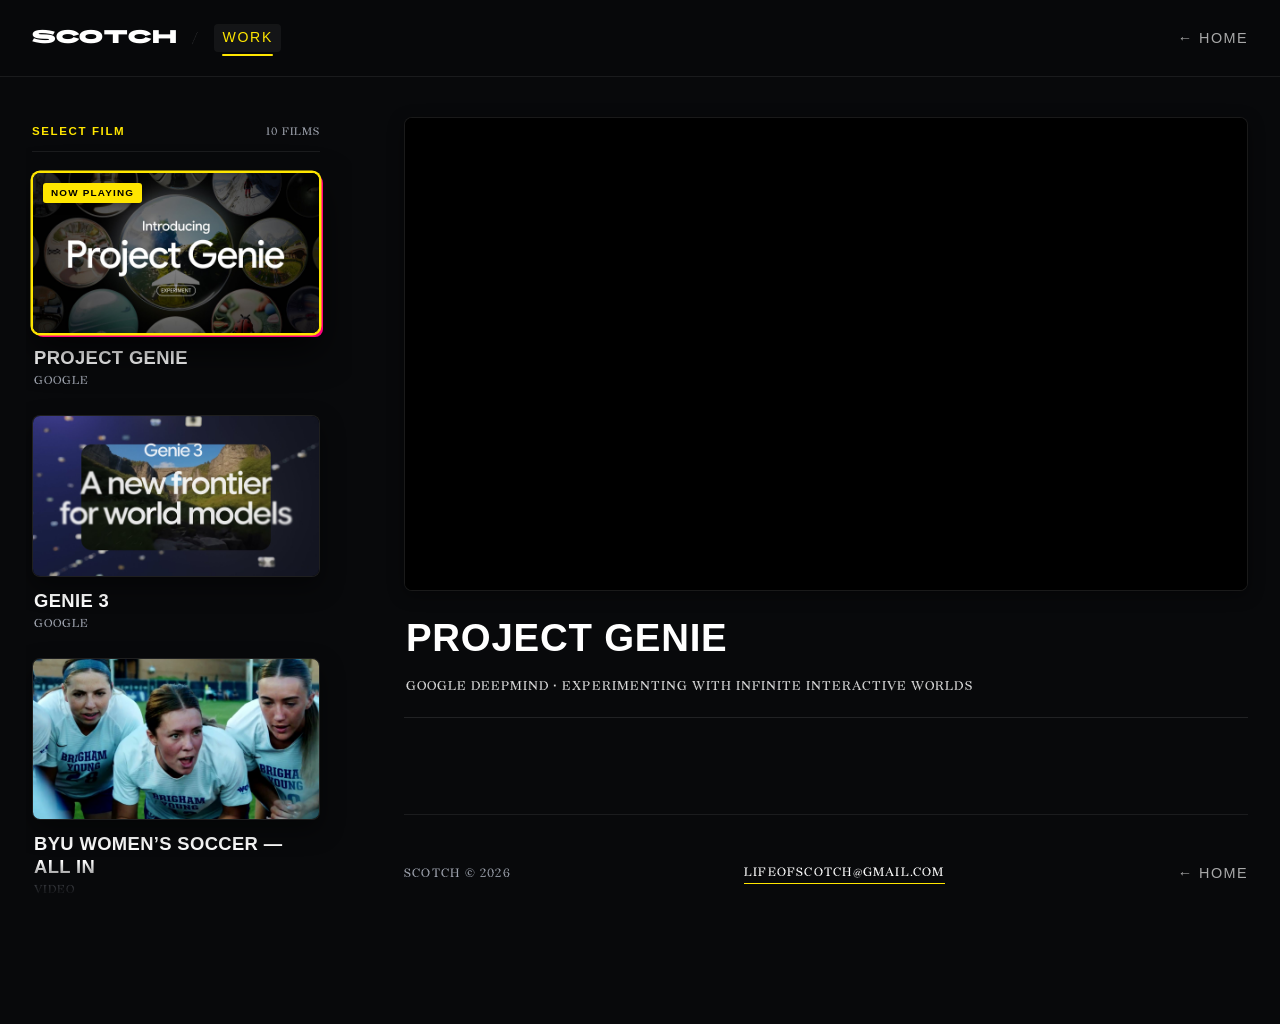
==== commit e6c90fac: "Update contact email to lifeofscotch@gmail.com" ====
--- a/work.html
+++ b/work.html
@@ -12,7 +12,7 @@
   <link href="https://fonts.googleapis.com/css2?family=IM+Fell+DW+Pica+SC&family=Jersey+25&display=swap" rel="stylesheet">
 
   <!-- Core Stylesheets -->
-  <link rel="stylesheet" href="css/base.css?v=1793655210">
+  <link rel="stylesheet" href="css/base.css?v=1793656061">
   <link rel="stylesheet" href="css/work.css?v=1793653853">
 </head>
 <body class="work-page">
@@ -306,7 +306,7 @@
       <!-- Minimal Footer -->
       <footer class="work-simple-footer">
         <span>SCOTCH &copy; 2026</span>
-        <a href="mailto:scotch@director.film" class="work-simple-email">scotch@director.film</a>
+        <a href="mailto:lifeofscotch@gmail.com" class="work-simple-email">lifeofscotch@gmail.com</a>
         <a href="index.html" class="work-back-link">&larr; Home</a>
       </footer>
 
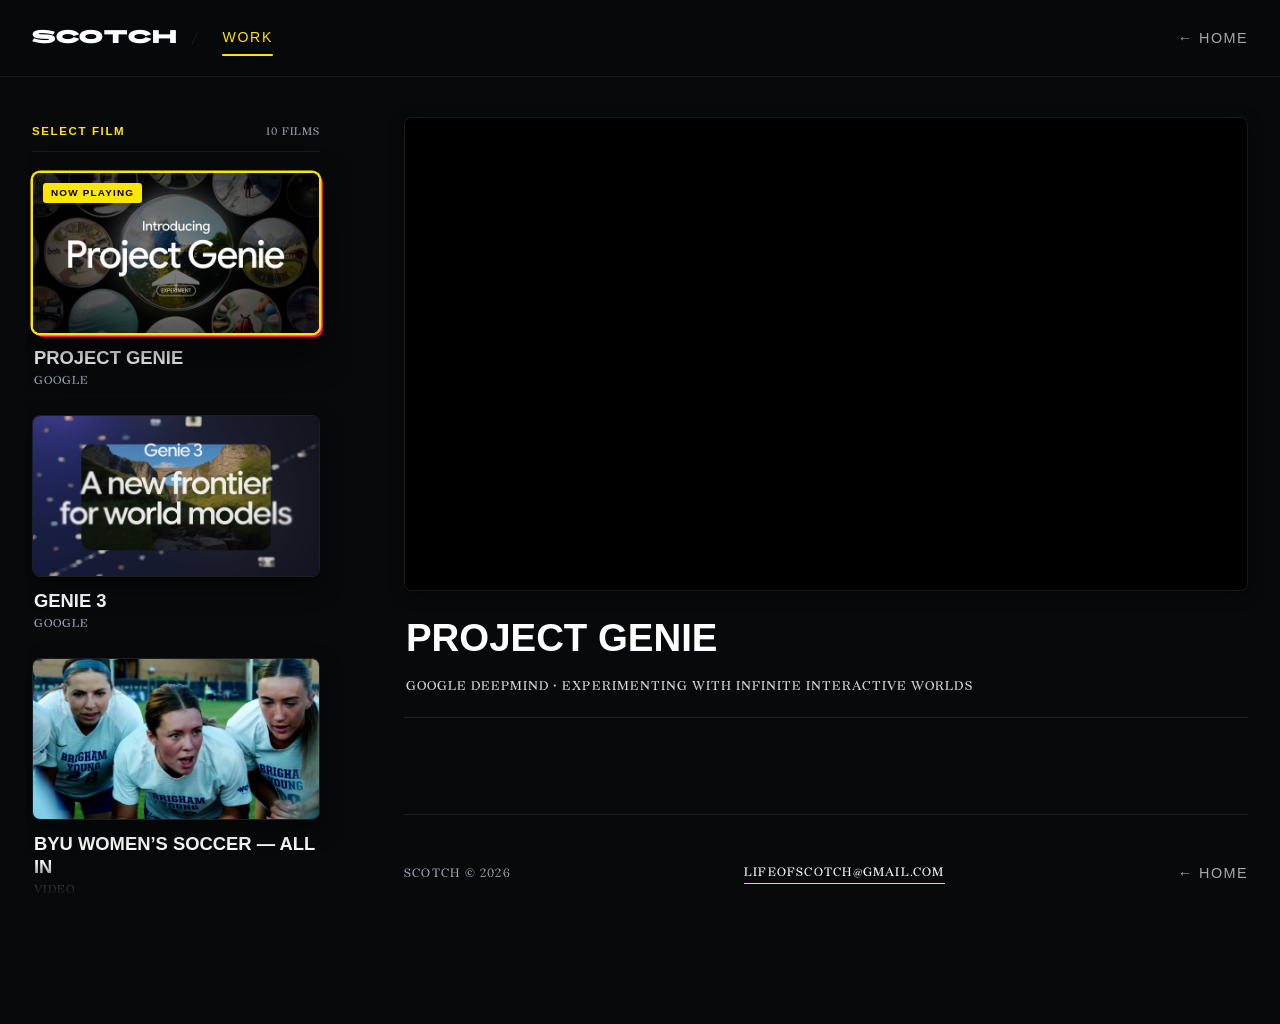
==== commit fd97a7fd: "Tillamook & Pentax YouTube embeds, mixed campaign spots, tighter title tracking, LOTR title art, wor" ====
--- a/work.html
+++ b/work.html
@@ -13,7 +13,7 @@
 
   <!-- Core Stylesheets -->
   <link rel="stylesheet" href="css/base.css?v=1793656061">
-  <link rel="stylesheet" href="css/work.css?v=1793653853">
+  <link rel="stylesheet" href="css/work.css?v=1793653950">
 </head>
 <body class="work-page">
 
@@ -175,7 +175,8 @@
           type="button" 
           class="thumb-item" 
           data-film-key="tillamook"
-          data-video-src="assets/media/tillamook.mp4" 
+          data-video-src="" 
+          data-youtube-id="R3jOyDpH52s"
           data-poster="assets/media/tillamook-poster.jpg"
           data-title="Tillamook &mdash; All In"
           data-subtitle="Spec Ad • Directed by Scotch"
@@ -215,6 +216,7 @@
           class="thumb-item" 
           data-film-key="pentax"
           data-video-src="assets/media/pentax.mp4" 
+          data-youtube-id="WUfxkb-F3ZU"
           data-poster="assets/media/pentax-poster.jpg"
           data-title="Pentax &mdash; Precision &amp; Soul"
           data-subtitle="Spec Ad • Directed & Photographed by Scotch"
@@ -324,6 +326,6 @@
     </div>
   </div>
 
-  <script src="js/work.js?v=1793653677"></script>
+  <script src="js/work.js?v=1793653900"></script>
 </body>
 </html>
--- a/css/base.css
+++ b/css/base.css
@@ -66,6 +66,7 @@
   /* Typography System */
   --font-main: 'Redaction 35', 'Helvetica Neue', Helvetica, Arial, -apple-system, BlinkMacSystemFont, "Segoe UI", Roboto, sans-serif;
   --font-title: 'Helvetica Neue', Helvetica, Arial, sans-serif;
+  --title-tracking: 0em; /* letter-spacing for Helvetica titles (was 0.02em) */
   --font-serif: var(--font-title);
   --font-tech: 'Jersey 25', monospace, sans-serif;
   --font-mono: var(--font-tech);
@@ -293,7 +294,7 @@
   font-family: var(--font-title);
   font-weight: 400;
   line-height: 1.1;
-  letter-spacing: 0.02em;
+  letter-spacing: var(--title-tracking);
   text-transform: uppercase;
 }
 
--- a/css/work.css
+++ b/css/work.css
@@ -86,7 +86,7 @@
 .work-nav-link.is-active {
   color: var(--text-accent);
   animation: vibrantColorShift 16s linear infinite;
-  background: rgba(255, 255, 255, 0.05);
+  background: transparent;
 }
 
 .work-nav-link.is-active::after {
@@ -323,7 +323,7 @@
   font-family: var(--font-title);
   font-size: 1.15rem;
   font-weight: 700;
-  letter-spacing: 0.02em;
+  letter-spacing: var(--title-tracking);
   text-transform: uppercase;
   color: #ffffff;
   margin: 0;
@@ -442,7 +442,7 @@
   font-family: var(--font-title);
   font-size: clamp(1.8rem, 4vw, 3.2rem);
   font-weight: 700;
-  letter-spacing: 0.02em;
+  letter-spacing: var(--title-tracking);
   line-height: 1.15;
   color: #ffffff;
   margin: 0;
@@ -530,7 +530,7 @@
   font-family: var(--font-title);
   font-size: clamp(1.8rem, 3vw, 2.8rem);
   font-weight: 700;
-  letter-spacing: 0.02em;
+  letter-spacing: var(--title-tracking);
   text-transform: uppercase;
   color: #ffffff;
   margin: 0;
